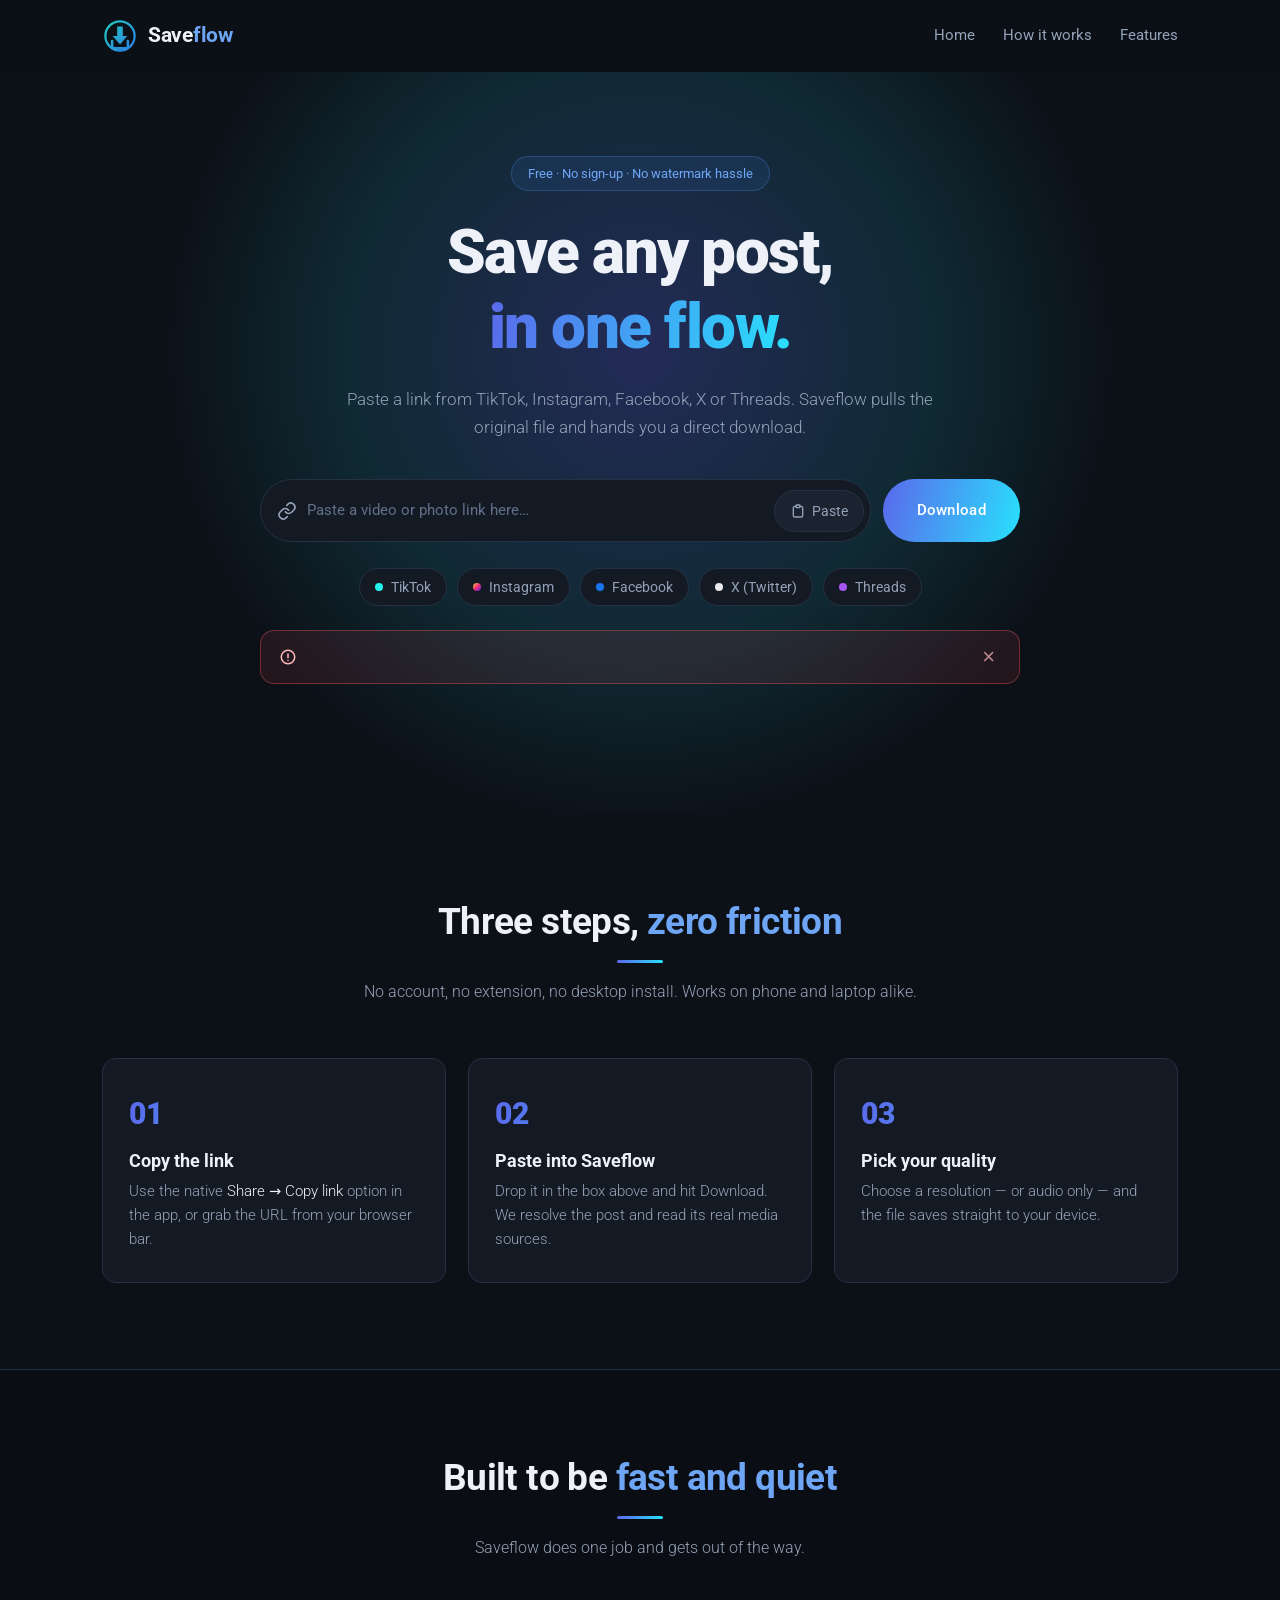
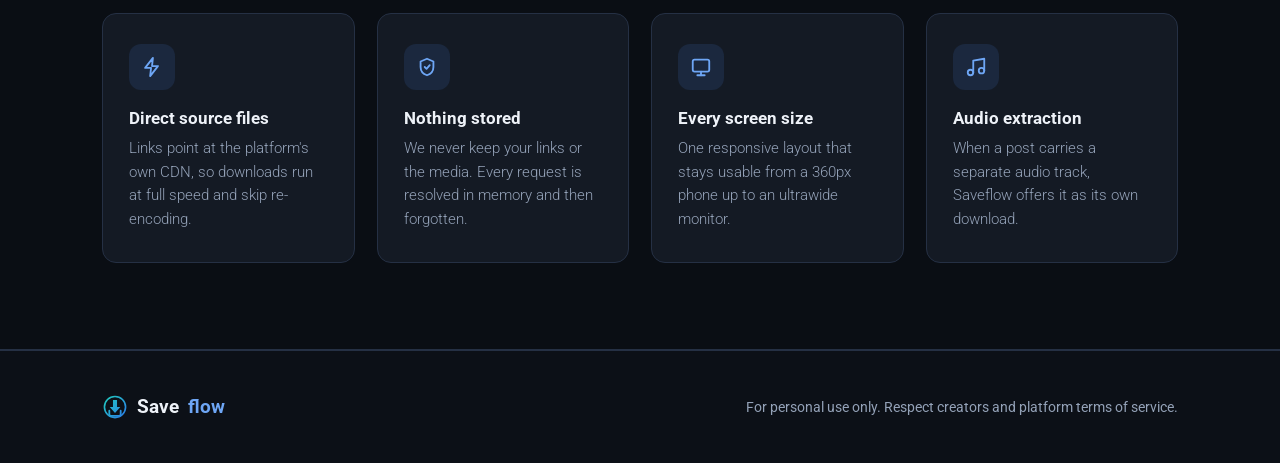
==== docs/index.html @ 72a08113 "move to docs for github" ====
<!DOCTYPE html>
<html lang="en">
<head>
  <meta charset="UTF-8" />
  <meta name="viewport" content="width=device-width, initial-scale=1.0" />
  <title>Saveflow — Download video from TikTok, Instagram, Facebook, X &amp; Threads</title>
  <meta name="description" content="Saveflow extracts direct download links for videos and photos from TikTok, Instagram, Facebook, X (Twitter) and Threads. No watermark hassle, no sign-up." />

  <!-- Roboto matches the reference design's typographic feel. -->
  <link rel="preconnect" href="https://fonts.googleapis.com" />
  <link rel="preconnect" href="https://fonts.gstatic.com" crossorigin />
  <link href="https://fonts.googleapis.com/css2?family=Roboto:wght@300;400;500;700;900&display=swap" rel="stylesheet" />

  <link rel="stylesheet" href="style.css" />
  <link rel="icon" type="image/svg+xml" href="assets/logo.svg" />
</head>
<body>

  <!-- ============ HEADER ============ -->
  <header class="site-header" id="siteHeader">
    <div class="container header-inner">
      <a class="brand" href="#top">
        <img class="brand-mark" src="assets/logo.svg" width="36" height="36" alt="" />
        <span class="brand-text">Save<em>flow</em></span>
      </a>

      <nav class="site-nav" id="siteNav">
        <a href="#top">Home</a>
        <a href="#how">How it works</a>
        <a href="#features">Features</a>
      </nav>

      <button class="nav-toggle" id="navToggle" aria-label="Toggle navigation" aria-expanded="false">
        <span></span><span></span><span></span>
      </button>
    </div>
  </header>

  <main id="top">

    <!-- ============ HERO + DOWNLOADER ============ -->
    <section class="hero">
      <div class="hero-glow" aria-hidden="true"></div>
      <div class="container hero-inner">

        <span class="pill-tag">Free · No sign-up · No watermark hassle</span>

        <h1 class="hero-title">
          Save any post,<br />
          <em>in one flow.</em>
        </h1>

        <p class="hero-sub">
          Paste a link from TikTok, Instagram, Facebook, X or Threads.
          Saveflow pulls the original file and hands you a direct download.
        </p>

        <!-- Downloader form -->
        <form class="downloader" id="downloadForm" autocomplete="off">
          <div class="input-shell">
            <span class="input-icon" aria-hidden="true">
              <svg viewBox="0 0 24 24" width="20" height="20" fill="none" stroke="currentColor" stroke-width="2" stroke-linecap="round">
                <path d="M10 13a5 5 0 0 0 7.5.5l3-3a5 5 0 0 0-7-7l-1.7 1.7" />
                <path d="M14 11a5 5 0 0 0-7.5-.5l-3 3a5 5 0 0 0 7 7l1.7-1.7" />
              </svg>
            </span>

            <input
              type="text"
              id="urlInput"
              name="url"
              placeholder="Paste a video or photo link here…"
              aria-label="Media URL"
              spellcheck="false"
            />

            <button type="button" class="paste-btn" id="pasteBtn" title="Paste from clipboard">
              <svg viewBox="0 0 24 24" width="16" height="16" fill="none" stroke="currentColor" stroke-width="2" stroke-linecap="round" stroke-linejoin="round">
                <rect x="9" y="3" width="6" height="4" rx="1" />
                <path d="M9 5H7a2 2 0 0 0-2 2v12a2 2 0 0 0 2 2h10a2 2 0 0 0 2-2V7a2 2 0 0 0-2-2h-2" />
              </svg>
              <span>Paste</span>
            </button>
          </div>

          <button type="submit" class="btn-gradient" id="submitBtn">
            <span class="btn-label">Download</span>
          </button>
        </form>

        <!-- Supported platform badges -->
        <ul class="platforms" aria-label="Supported platforms">
          <li><span class="dot dot-tiktok"></span>TikTok</li>
          <li><span class="dot dot-instagram"></span>Instagram</li>
          <li><span class="dot dot-facebook"></span>Facebook</li>
          <li><span class="dot dot-x"></span>X (Twitter)</li>
          <li><span class="dot dot-threads"></span>Threads</li>
        </ul>

        <!-- Error banner (populated by script.js) -->
        <div class="alert" id="errorAlert" role="alert" hidden>
          <svg viewBox="0 0 24 24" width="18" height="18" fill="none" stroke="currentColor" stroke-width="2" stroke-linecap="round">
            <circle cx="12" cy="12" r="9" /><path d="M12 8v5" /><path d="M12 16.5v.01" />
          </svg>
          <p id="errorText"></p>
          <button type="button" class="alert-close" id="errorClose" aria-label="Dismiss">&times;</button>
        </div>

        <!-- Loading skeleton -->
        <div class="skeleton" id="loadingState" hidden aria-live="polite">
          <div class="spinner" aria-hidden="true"></div>
          <div class="skeleton-body">
            <div class="skeleton-thumb shimmer"></div>
            <div class="skeleton-lines">
              <div class="shimmer line w70"></div>
              <div class="shimmer line w40"></div>
              <div class="shimmer line w55"></div>
            </div>
          </div>
          <p class="skeleton-note">Fetching media… this can take a few seconds.</p>
        </div>

        <!-- Results (cards injected by script.js) -->
        <div class="results" id="results" hidden></div>

      </div>
    </section>

    <!-- ============ HOW IT WORKS ============ -->
    <section class="section" id="how">
      <div class="container">
        <div class="section-heading">
          <h2>Three steps, <em>zero friction</em></h2>
          <span class="heading-rule" aria-hidden="true"></span>
          <p>No account, no extension, no desktop install. Works on phone and laptop alike.</p>
        </div>

        <ol class="steps">
          <li>
            <span class="step-num">01</span>
            <h3>Copy the link</h3>
            <p>Use the native <em>Share → Copy link</em> option in the app, or grab the URL from your browser bar.</p>
          </li>
          <li>
            <span class="step-num">02</span>
            <h3>Paste into Saveflow</h3>
            <p>Drop it in the box above and hit Download. We resolve the post and read its real media sources.</p>
          </li>
          <li>
            <span class="step-num">03</span>
            <h3>Pick your quality</h3>
            <p>Choose a resolution — or audio only — and the file saves straight to your device.</p>
          </li>
        </ol>
      </div>
    </section>

    <!-- ============ FEATURES ============ -->
    <section class="section section-alt" id="features">
      <div class="container">
        <div class="section-heading">
          <h2>Built to be <em>fast and quiet</em></h2>
          <span class="heading-rule" aria-hidden="true"></span>
          <p>Saveflow does one job and gets out of the way.</p>
        </div>

        <div class="feature-grid">
          <article class="feature-card">
            <span class="feature-icon">
              <svg viewBox="0 0 24 24" width="22" height="22" fill="none" stroke="currentColor" stroke-width="2" stroke-linecap="round" stroke-linejoin="round">
                <path d="M13 2L4.5 13H11l-1 9 8.5-11H12l1-9z" />
              </svg>
            </span>
            <h3>Direct source files</h3>
            <p>Links point at the platform's own CDN, so downloads run at full speed and skip re-encoding.</p>
          </article>

          <article class="feature-card">
            <span class="feature-icon">
              <svg viewBox="0 0 24 24" width="22" height="22" fill="none" stroke="currentColor" stroke-width="2" stroke-linecap="round" stroke-linejoin="round">
                <path d="M12 3l7 3v6c0 4.5-3 7.7-7 9-4-1.3-7-4.5-7-9V6l7-3z" />
                <path d="M9.5 12l2 2 3.5-4" />
              </svg>
            </span>
            <h3>Nothing stored</h3>
            <p>We never keep your links or the media. Every request is resolved in memory and then forgotten.</p>
          </article>

          <article class="feature-card">
            <span class="feature-icon">
              <svg viewBox="0 0 24 24" width="22" height="22" fill="none" stroke="currentColor" stroke-width="2" stroke-linecap="round" stroke-linejoin="round">
                <rect x="3" y="4" width="18" height="13" rx="2" />
                <path d="M8 21h8" /><path d="M12 17v4" />
              </svg>
            </span>
            <h3>Every screen size</h3>
            <p>One responsive layout that stays usable from a 360px phone up to an ultrawide monitor.</p>
          </article>

          <article class="feature-card">
            <span class="feature-icon">
              <svg viewBox="0 0 24 24" width="22" height="22" fill="none" stroke="currentColor" stroke-width="2" stroke-linecap="round" stroke-linejoin="round">
                <path d="M9 18V5l12-2v13" />
                <circle cx="6" cy="18" r="3" /><circle cx="18" cy="16" r="3" />
              </svg>
            </span>
            <h3>Audio extraction</h3>
            <p>When a post carries a separate audio track, Saveflow offers it as its own download.</p>
          </article>
        </div>
      </div>
    </section>

  </main>

  <!-- ============ FOOTER ============ -->
  <footer class="site-footer">
    <div class="container footer-inner">
      <p class="footer-brand">
        <img src="assets/logo.svg" width="26" height="26" alt="" />
        Save<em>flow</em>
      </p>
      <p class="footer-note">
        For personal use only. Respect creators and platform terms of service.
      </p>
    </div>
  </footer>

  <script src="script.js"></script>
</body>
</html>
---- docs/style.css ----
/* =========================================================================
   Saveflow — stylesheet
   -------------------------------------------------------------------------
   Visual direction adapted from the "Chain App Dev" reference: the same
   blue→cyan gradient accent, Roboto type and pill-shaped buttons, rebuilt
   from scratch on a dark surface for Saveflow.
   ========================================================================= */

:root {
  /* Accent — the blue/cyan gradient that carries the brand */
  --accent: #4b8ef1;
  --accent-soft: #6ea6f5;
  --grad: linear-gradient(105deg, #5b68eb 0%, #28e1fd 100%);

  /* Dark surfaces, from page background upward */
  --bg: #0c1017;
  --surface: #141a24;
  --surface-2: #1b2331;
  --border: #253044;

  /* Text */
  --text: #eef2f8;
  --text-muted: #94a2b8;

  --danger: #f2555a;
  --success: #2ecc9b;

  --radius: 14px;
  --radius-pill: 999px;
  --header-h: 72px;
  --shadow: 0 18px 40px rgba(0, 0, 0, 0.45);
}

*,
*::before,
*::after { box-sizing: border-box; }

html { scroll-behavior: smooth; scroll-padding-top: calc(var(--header-h) + 16px); }

body {
  margin: 0;
  background: var(--bg);
  color: var(--text);
  font-family: 'Roboto', system-ui, -apple-system, 'Segoe UI', sans-serif;
  font-weight: 400;
  line-height: 1.65;
  -webkit-font-smoothing: antialiased;
}

img { max-width: 100%; display: block; }
a { color: inherit; text-decoration: none; }
h1, h2, h3 { margin: 0; line-height: 1.2; font-weight: 700; }
p { margin: 0; }
ul, ol { margin: 0; padding: 0; list-style: none; }

.container {
  width: 100%;
  max-width: 1120px;
  margin-inline: auto;
  padding-inline: 22px;
}

/* -------------------------------------------------------------------------
   Header
   ------------------------------------------------------------------------- */
.site-header {
  position: sticky;
  top: 0;
  z-index: 50;
  height: var(--header-h);
  background: rgba(12, 16, 23, 0.72);
  backdrop-filter: blur(14px);
  border-bottom: 1px solid transparent;
  transition: border-color .3s, background .3s;
}
/* `.is-scrolled` is toggled from script.js once the page moves */
.site-header.is-scrolled {
  border-bottom-color: var(--border);
  background: rgba(12, 16, 23, 0.92);
}

.header-inner {
  height: 100%;
  display: flex;
  align-items: center;
  justify-content: space-between;
  gap: 16px;
}

.brand { display: inline-flex; align-items: center; gap: 10px; }

/* The mark is a self-contained gradient SVG — no plate or tint behind it */
.brand-mark { width: 36px; height: 36px; flex-shrink: 0; }

.brand-text { font-size: 21px; font-weight: 700; letter-spacing: -0.3px; }
/* The reference highlights part of a heading with <em>; reused as brand accent */
.brand-text em,
.footer-brand em { font-style: normal; color: var(--accent-soft); }

.site-nav { display: flex; gap: 28px; }
.site-nav a {
  position: relative;
  font-size: 15px;
  color: var(--text-muted);
  transition: color .25s;
}
.site-nav a:hover { color: var(--text); }
.site-nav a::after {
  content: '';
  position: absolute;
  left: 0; bottom: -6px;
  width: 0; height: 2px;
  border-radius: 2px;
  background: var(--grad);
  transition: width .25s;
}
.site-nav a:hover::after { width: 100%; }

.nav-toggle {
  display: none;
  flex-direction: column;
  justify-content: center;
  gap: 5px;
  width: 40px; height: 40px;
  padding: 0 9px;
  background: var(--surface-2);
  border: 1px solid var(--border);
  border-radius: 10px;
  cursor: pointer;
}
.nav-toggle span {
  height: 2px;
  border-radius: 2px;
  background: var(--text);
  transition: transform .25s, opacity .25s;
}
.nav-toggle[aria-expanded="true"] span:nth-child(1) { transform: translateY(7px) rotate(45deg); }
.nav-toggle[aria-expanded="true"] span:nth-child(2) { opacity: 0; }
.nav-toggle[aria-expanded="true"] span:nth-child(3) { transform: translateY(-7px) rotate(-45deg); }

/* -------------------------------------------------------------------------
   Hero
   ------------------------------------------------------------------------- */
.hero {
  position: relative;
  padding: 84px 0 96px;
  overflow: hidden;
  text-align: center;
}

/* Soft radial wash behind the hero — the dark-mode stand-in for the
   reference template's photographic banner background. */
.hero-glow {
  position: absolute;
  top: -220px; left: 50%;
  width: min(1000px, 130vw);
  aspect-ratio: 1;
  transform: translateX(-50%);
  background: radial-gradient(circle,
              rgba(91, 104, 235, 0.30) 0%,
              rgba(40, 225, 253, 0.12) 42%,
              transparent 68%);
  pointer-events: none;
}

.hero-inner { position: relative; z-index: 1; }

.pill-tag {
  display: inline-block;
  padding: 6px 16px;
  margin-bottom: 24px;
  font-size: 13px;
  color: var(--accent-soft);
  background: rgba(75, 142, 241, 0.10);
  border: 1px solid rgba(75, 142, 241, 0.28);
  border-radius: var(--radius-pill);
}

.hero-title {
  font-size: clamp(2.3rem, 6vw, 3.9rem);
  font-weight: 900;
  letter-spacing: -1.5px;
}
.hero-title em {
  font-style: normal;
  background: var(--grad);
  -webkit-background-clip: text;
  background-clip: text;
  color: transparent;
}

.hero-sub {
  max-width: 620px;
  margin: 20px auto 0;
  color: var(--text-muted);
  font-size: 17px;
  font-weight: 300;
}

/* -------------------------------------------------------------------------
   Downloader form
   ------------------------------------------------------------------------- */
.downloader {
  display: flex;
  gap: 12px;
  max-width: 760px;
  margin: 38px auto 0;
}

.input-shell {
  flex: 1;
  display: flex;
  align-items: center;
  gap: 10px;
  padding: 6px 6px 6px 16px;
  background: var(--surface);
  border: 1px solid var(--border);
  border-radius: var(--radius-pill);
  transition: border-color .25s, box-shadow .25s;
}
.input-shell:focus-within {
  border-color: var(--accent);
  box-shadow: 0 0 0 4px rgba(75, 142, 241, 0.14);
}

.input-icon { display: flex; color: var(--text-muted); flex-shrink: 0; }

#urlInput {
  flex: 1;
  min-width: 0;
  padding: 12px 0;
  background: none;
  border: 0;
  outline: none;
  color: var(--text);
  font: inherit;
  font-size: 15px;
}
#urlInput::placeholder { color: #61708a; }

.paste-btn {
  display: inline-flex;
  align-items: center;
  gap: 6px;
  flex-shrink: 0;
  padding: 9px 15px;
  background: var(--surface-2);
  border: 1px solid var(--border);
  border-radius: var(--radius-pill);
  color: var(--text-muted);
  font: inherit;
  font-size: 13.5px;
  cursor: pointer;
  transition: color .25s, border-color .25s, background .25s;
}
.paste-btn:hover { color: var(--text); border-color: var(--accent); }
.paste-btn.is-done { color: var(--success); border-color: var(--success); }

/* Gradient pill CTA — the reference's signature button, restyled for dark */
.btn-gradient {
  flex-shrink: 0;
  padding: 14px 34px;
  background: var(--grad);
  border: 0;
  border-radius: var(--radius-pill);
  color: #fff;
  font: inherit;
  font-size: 15px;
  font-weight: 500;
  letter-spacing: .3px;
  cursor: pointer;
  transition: transform .25s, box-shadow .25s, opacity .25s;
}
.btn-gradient:hover:not(:disabled) {
  transform: translateY(-2px);
  box-shadow: 0 12px 26px rgba(75, 142, 241, 0.35);
}
.btn-gradient:disabled { opacity: .55; cursor: not-allowed; }

/* -------------------------------------------------------------------------
   Platform badges
   ------------------------------------------------------------------------- */
.platforms {
  display: flex;
  flex-wrap: wrap;
  justify-content: center;
  gap: 10px;
  margin-top: 26px;
}
.platforms li {
  display: inline-flex;
  align-items: center;
  gap: 8px;
  padding: 7px 15px;
  background: var(--surface);
  border: 1px solid var(--border);
  border-radius: var(--radius-pill);
  color: var(--text-muted);
  font-size: 13.5px;
}
.dot { width: 8px; height: 8px; border-radius: 50%; }
.dot-tiktok    { background: #25f4ee; }
.dot-instagram { background: linear-gradient(135deg, #f9ce34, #ee2a7b, #6228d7); }
.dot-facebook  { background: #1877f2; }
.dot-x         { background: #e7e9ea; }
.dot-threads   { background: #a855f7; }

/* -------------------------------------------------------------------------
   Error alert
   ------------------------------------------------------------------------- */
.alert {
  display: flex;
  align-items: flex-start;
  gap: 12px;
  max-width: 760px;
  margin: 24px auto 0;
  padding: 14px 18px;
  text-align: left;
  background: rgba(242, 85, 90, 0.10);
  border: 1px solid rgba(242, 85, 90, 0.38);
  border-radius: var(--radius);
  color: #ffb9bb;
  animation: rise .3s ease both;
}
.alert svg { flex-shrink: 0; margin-top: 3px; }
.alert p { flex: 1; font-size: 14.5px; }
.alert-close {
  flex-shrink: 0;
  background: none;
  border: 0;
  color: inherit;
  font-size: 22px;
  line-height: 1;
  cursor: pointer;
  opacity: .7;
}
.alert-close:hover { opacity: 1; }

/* -------------------------------------------------------------------------
   Loading state
   ------------------------------------------------------------------------- */
.skeleton {
  max-width: 760px;
  margin: 32px auto 0;
  padding: 22px;
  background: var(--surface);
  border: 1px solid var(--border);
  border-radius: var(--radius);
  animation: rise .3s ease both;
}

.spinner {
  width: 34px; height: 34px;
  margin: 0 auto 20px;
  border: 3px solid var(--border);
  border-top-color: var(--accent);
  border-right-color: #28e1fd;
  border-radius: 50%;
  animation: spin .8s linear infinite;
}

.skeleton-body { display: flex; gap: 18px; text-align: left; }
.skeleton-thumb {
  flex-shrink: 0;
  width: 150px;
  aspect-ratio: 16 / 10;
  border-radius: 10px;
}
.skeleton-lines { flex: 1; display: flex; flex-direction: column; gap: 12px; padding-top: 4px; }
.line { height: 13px; border-radius: 6px; }
.w70 { width: 70%; } .w55 { width: 55%; } .w40 { width: 40%; }

.shimmer {
  background: linear-gradient(90deg, var(--surface-2) 25%, #26314400 37%, var(--surface-2) 63%);
  background-color: var(--surface-2);
  background-size: 400% 100%;
  animation: shimmer 1.4s ease infinite;
}

.skeleton-note {
  margin-top: 18px;
  color: var(--text-muted);
  font-size: 13.5px;
}

/* -------------------------------------------------------------------------
   Results
   ------------------------------------------------------------------------- */
.results {
  display: flex;
  flex-direction: column;
  gap: 16px;
  max-width: 860px;
  margin: 34px auto 0;
  text-align: left;
}

.result-card {
  display: flex;
  gap: 20px;
  padding: 20px;
  background: var(--surface);
  border: 1px solid var(--border);
  border-radius: var(--radius);
  box-shadow: var(--shadow);
  animation: rise .35s ease both;
}

.result-thumb {
  position: relative;
  flex-shrink: 0;
  width: 190px;
  border-radius: 10px;
  overflow: hidden;
  background: var(--surface-2);
}
.result-thumb img { width: 100%; height: 100%; object-fit: cover; aspect-ratio: 16 / 10; }
.result-thumb.is-empty {
  display: grid;
  place-items: center;
  aspect-ratio: 16 / 10;
  color: var(--text-muted);
  font-size: 12px;
}

.result-duration {
  position: absolute;
  right: 8px; bottom: 8px;
  padding: 2px 8px;
  background: rgba(0, 0, 0, .75);
  border-radius: var(--radius-pill);
  font-size: 12px;
  font-variant-numeric: tabular-nums;
}

.result-body { flex: 1; min-width: 0; }

.result-meta {
  display: flex;
  flex-wrap: wrap;
  align-items: center;
  gap: 8px;
  margin-bottom: 8px;
}
.tag {
  padding: 3px 11px;
  background: rgba(75, 142, 241, .12);
  border: 1px solid rgba(75, 142, 241, .3);
  border-radius: var(--radius-pill);
  color: var(--accent-soft);
  font-size: 12px;
}
.tag-muted {
  background: var(--surface-2);
  border-color: var(--border);
  color: var(--text-muted);
}

.result-title {
  font-size: 17px;
  font-weight: 500;
  /* Captions can be long; clamp to two lines rather than blowing up the card */
  display: -webkit-box;
  -webkit-line-clamp: 2;
  -webkit-box-orient: vertical;
  overflow: hidden;
}

.result-uploader { margin-top: 4px; color: var(--text-muted); font-size: 13.5px; }

.format-list {
  display: flex;
  flex-wrap: wrap;
  gap: 9px;
  margin-top: 16px;
}

.format-btn {
  display: inline-flex;
  align-items: center;
  gap: 8px;
  padding: 9px 16px;
  background: var(--surface-2);
  border: 1px solid var(--border);
  border-radius: var(--radius-pill);
  color: var(--text);
  font-size: 13.5px;
  transition: border-color .25s, transform .25s, background .25s;
}
.format-btn:hover {
  border-color: var(--accent);
  background: rgba(75, 142, 241, .12);
  transform: translateY(-1px);
}
.format-btn.is-primary { background: var(--grad); border-color: transparent; color: #fff; }
.format-btn small { color: inherit; opacity: .7; font-size: 12px; }

/* -------------------------------------------------------------------------
   Generic sections
   ------------------------------------------------------------------------- */
.section { padding: 86px 0; }
.section-alt { background: #0a0e14; border-block: 1px solid var(--border); }

.section-heading { max-width: 620px; margin: 0 auto 52px; text-align: center; }
.section-heading h2 { font-size: clamp(1.7rem, 3.6vw, 2.3rem); letter-spacing: -.6px; }
/* Reference pattern: an <em> inside the heading carries the accent colour */
.section-heading h2 em { font-style: normal; color: var(--accent-soft); }
.heading-rule {
  display: block;
  width: 46px; height: 3px;
  margin: 16px auto 0;
  border-radius: 3px;
  background: var(--grad);
}
.section-heading p { margin-top: 16px; color: var(--text-muted); font-weight: 300; }

/* Steps */
.steps {
  display: grid;
  grid-template-columns: repeat(auto-fit, minmax(260px, 1fr));
  gap: 22px;
}
.steps li {
  position: relative;
  padding: 30px 26px;
  background: var(--surface);
  border: 1px solid var(--border);
  border-radius: var(--radius);
}
.step-num {
  display: block;
  margin-bottom: 12px;
  background: var(--grad);
  -webkit-background-clip: text;
  background-clip: text;
  color: transparent;
  font-size: 30px;
  font-weight: 900;
}
.steps h3 { font-size: 18px; }
.steps p { margin-top: 8px; color: var(--text-muted); font-size: 14.5px; font-weight: 300; }
.steps em { font-style: normal; color: var(--text); }

/* Feature cards */
.feature-grid {
  display: grid;
  grid-template-columns: repeat(auto-fit, minmax(240px, 1fr));
  gap: 22px;
}
.feature-card {
  padding: 30px 26px;
  background: var(--surface);
  border: 1px solid var(--border);
  border-radius: var(--radius);
  transition: transform .3s, border-color .3s;
}
.feature-card:hover { transform: translateY(-5px); border-color: var(--accent); }
.feature-icon {
  display: grid;
  place-items: center;
  width: 46px; height: 46px;
  margin-bottom: 18px;
  border-radius: 12px;
  background: rgba(75, 142, 241, .12);
  color: var(--accent-soft);
}
.feature-card h3 { font-size: 17px; }
.feature-card p { margin-top: 8px; color: var(--text-muted); font-size: 14.5px; font-weight: 300; }

/* -------------------------------------------------------------------------
   Footer
   ------------------------------------------------------------------------- */
.site-footer { padding: 40px 0; border-top: 1px solid var(--border); }
.footer-inner {
  display: flex;
  flex-wrap: wrap;
  align-items: center;
  justify-content: space-between;
  gap: 12px;
}
.footer-brand {
  display: inline-flex;
  align-items: center;
  gap: 9px;
  font-size: 19px;
  font-weight: 700;
}
.footer-note { color: var(--text-muted); font-size: 13.5px; }

/* -------------------------------------------------------------------------
   Animations
   ------------------------------------------------------------------------- */
@keyframes spin { to { transform: rotate(360deg); } }
@keyframes shimmer { 0% { background-position: 100% 50%; } 100% { background-position: 0 50%; } }
@keyframes rise {
  from { opacity: 0; transform: translateY(12px); }
  to   { opacity: 1; transform: none; }
}

@media (prefers-reduced-motion: reduce) {
  *, *::before, *::after {
    animation-duration: .01ms !important;
    animation-iteration-count: 1 !important;
    transition-duration: .01ms !important;
    scroll-behavior: auto !important;
  }
}

/* -------------------------------------------------------------------------
   Responsive
   ------------------------------------------------------------------------- */
@media (max-width: 860px) {
  .nav-toggle { display: flex; }

  .site-nav {
    position: absolute;
    top: var(--header-h); left: 0; right: 0;
    flex-direction: column;
    gap: 0;
    padding: 0 22px;
    max-height: 0;
    overflow: hidden;
    background: rgba(12, 16, 23, .98);
    border-bottom: 1px solid transparent;
    transition: max-height .3s ease, padding .3s ease;
  }
  .site-nav.is-open {
    max-height: 320px;
    padding: 8px 22px 18px;
    border-bottom-color: var(--border);
  }
  .site-nav a { padding: 12px 0; }
  .site-nav a::after { display: none; }

  .downloader { flex-direction: column; }
  .btn-gradient { width: 100%; padding: 15px; }

  .result-card { flex-direction: column; }
  .result-thumb { width: 100%; }
}

@media (max-width: 520px) {
  .hero { padding: 56px 0 72px; }
  .section { padding: 62px 0; }
  .paste-btn span { display: none; }
  .paste-btn { padding: 10px 12px; }
  .skeleton-body { flex-direction: column; }
  .skeleton-thumb { width: 100%; }
  .format-btn { flex: 1 1 auto; justify-content: center; }
}
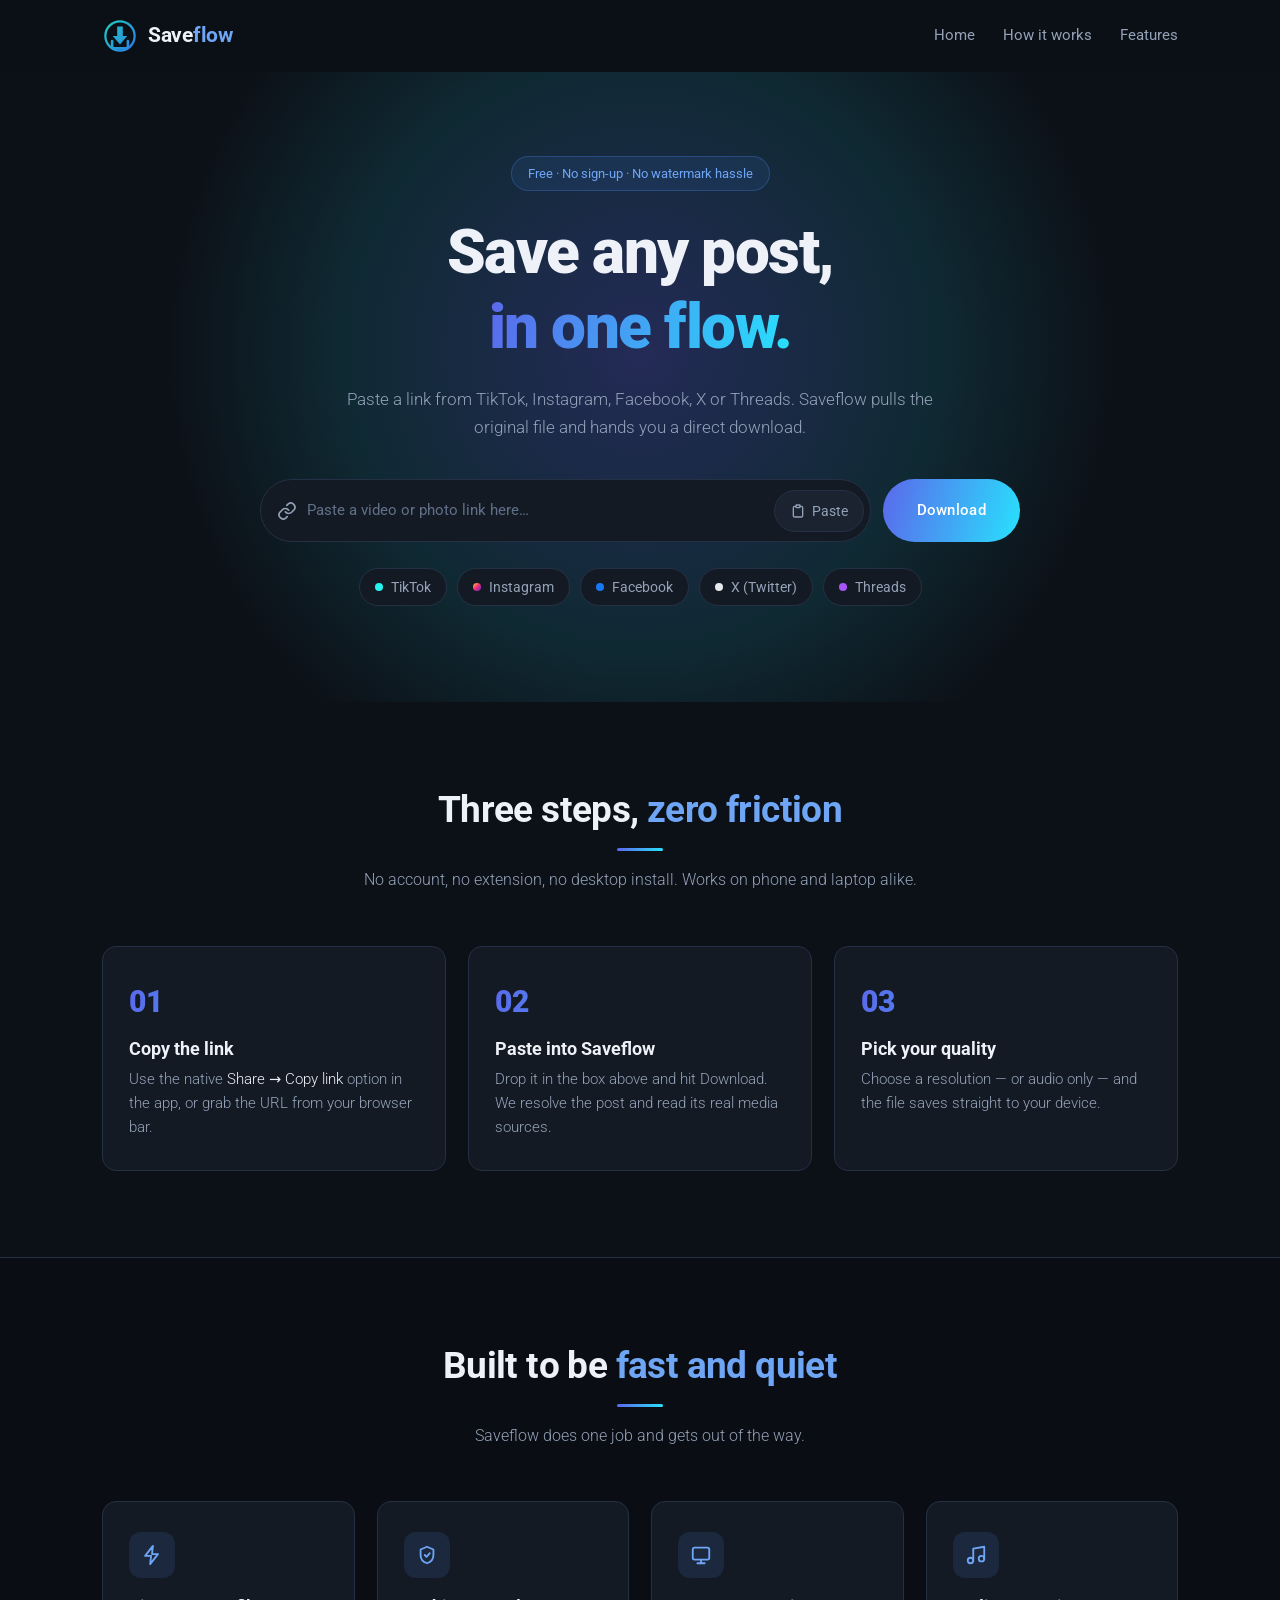
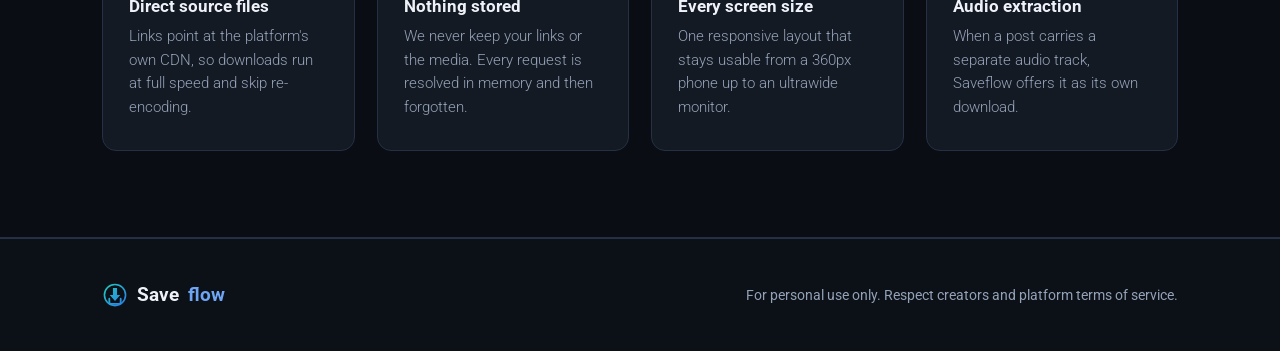
==== commit b6ec0246: "fix(ui): refresh hidden-state styles" ====
--- a/docs/index.html
+++ b/docs/index.html
@@ -11,7 +11,7 @@
   <link rel="preconnect" href="https://fonts.gstatic.com" crossorigin />
   <link href="https://fonts.googleapis.com/css2?family=Roboto:wght@300;400;500;700;900&display=swap" rel="stylesheet" />
 
-  <link rel="stylesheet" href="style.css" />
+  <link rel="stylesheet" href="style.css?v=aceimg-player" />
   <link rel="icon" type="image/svg+xml" href="assets/logo.svg" />
 </head>
 <body>
--- a/docs/style.css
+++ b/docs/style.css
@@ -34,6 +34,8 @@
 *,
 *::before,
 *::after { box-sizing: border-box; }
+
+[hidden] { display: none !important; }
 
 html { scroll-behavior: smooth; scroll-padding-top: calc(var(--header-h) + 16px); }
 
@@ -390,9 +392,119 @@
   display: flex;
   flex-direction: column;
   gap: 16px;
-  max-width: 860px;
+  max-width: 980px;
   margin: 34px auto 0;
   text-align: left;
+}
+
+.folder-panel,
+.media-results,
+.page-preview-panel {
+  display: grid;
+  gap: 16px;
+}
+
+.folder-panel {
+  padding: 20px;
+  background: var(--surface);
+  border: 1px solid var(--border);
+  border-radius: var(--radius);
+  box-shadow: var(--shadow);
+}
+
+.folder-heading {
+  display: flex;
+  align-items: center;
+  gap: 12px;
+}
+.folder-heading h3 { font-size: 18px; font-weight: 500; }
+
+.folder-grid {
+  display: grid;
+  grid-template-columns: repeat(auto-fit, minmax(170px, 1fr));
+  gap: 10px;
+}
+
+.folder-btn {
+  display: flex;
+  align-items: center;
+  gap: 10px;
+  min-width: 0;
+  padding: 13px 15px;
+  color: var(--text);
+  background: var(--surface-2);
+  border: 1px solid var(--border);
+  border-radius: 12px;
+  text-align: left;
+  cursor: pointer;
+  transition: border-color .2s, background .2s, transform .2s;
+}
+.folder-btn:hover {
+  border-color: var(--accent);
+  background: rgba(75, 142, 241, .12);
+  transform: translateY(-1px);
+}
+.folder-btn span:last-child {
+  overflow: hidden;
+  text-overflow: ellipsis;
+  white-space: nowrap;
+}
+.folder-icon { color: #ff5c87; }
+.folder-back { color: var(--accent-soft); }
+
+.media-tabs {
+  display: flex;
+  gap: 8px;
+  padding: 5px;
+  width: fit-content;
+  background: var(--surface);
+  border: 1px solid var(--border);
+  border-radius: var(--radius-pill);
+}
+.media-tab {
+  padding: 9px 17px;
+  color: var(--text-muted);
+  background: transparent;
+  border: 0;
+  border-radius: var(--radius-pill);
+  cursor: pointer;
+}
+.media-tab span { margin-left: 5px; opacity: .7; }
+.media-tab.is-active { color: #fff; background: var(--grad); }
+.media-pane { display: grid; gap: 16px; }
+.media-pane[hidden] { display: none; }
+
+.page-preview-panel {
+  padding: 20px;
+  background: var(--surface);
+  border: 1px solid var(--border);
+  border-radius: var(--radius);
+  box-shadow: var(--shadow);
+}
+.page-preview-heading,
+.page-preview-actions {
+  display: flex;
+  align-items: center;
+  gap: 12px;
+}
+.page-preview-heading { justify-content: space-between; }
+.page-preview-heading h3 { margin-top: 7px; font-size: 18px; font-weight: 500; }
+.page-preview-actions a,
+.page-rescan {
+  padding: 9px 13px;
+  color: var(--text);
+  background: var(--surface-2);
+  border: 1px solid var(--border);
+  border-radius: 10px;
+  cursor: pointer;
+}
+.page-preview-note { color: var(--text-muted); font-size: 14px; }
+.page-preview-panel iframe {
+  width: 100%;
+  min-height: 520px;
+  background: #fff;
+  border: 1px solid var(--border);
+  border-radius: 12px;
 }
 
 .result-card {
@@ -414,7 +526,8 @@
   overflow: hidden;
   background: var(--surface-2);
 }
-.result-thumb img { width: 100%; height: 100%; object-fit: cover; aspect-ratio: 16 / 10; }
+.result-thumb img,
+.result-thumb video { width: 100%; height: 100%; object-fit: cover; aspect-ratio: 16 / 10; }
 .result-thumb.is-empty {
   display: grid;
   place-items: center;
@@ -494,6 +607,7 @@
 }
 .format-btn.is-primary { background: var(--grad); border-color: transparent; color: #fff; }
 .format-btn small { color: inherit; opacity: .7; font-size: 12px; }
+.preview-only { color: var(--text-muted); font-size: 13px; }
 
 /* -------------------------------------------------------------------------
    Generic sections
@@ -637,6 +751,8 @@
 
   .result-card { flex-direction: column; }
   .result-thumb { width: 100%; }
+  .page-preview-heading { align-items: flex-start; flex-direction: column; }
+  .page-preview-panel iframe { min-height: 420px; }
 }
 
 @media (max-width: 520px) {
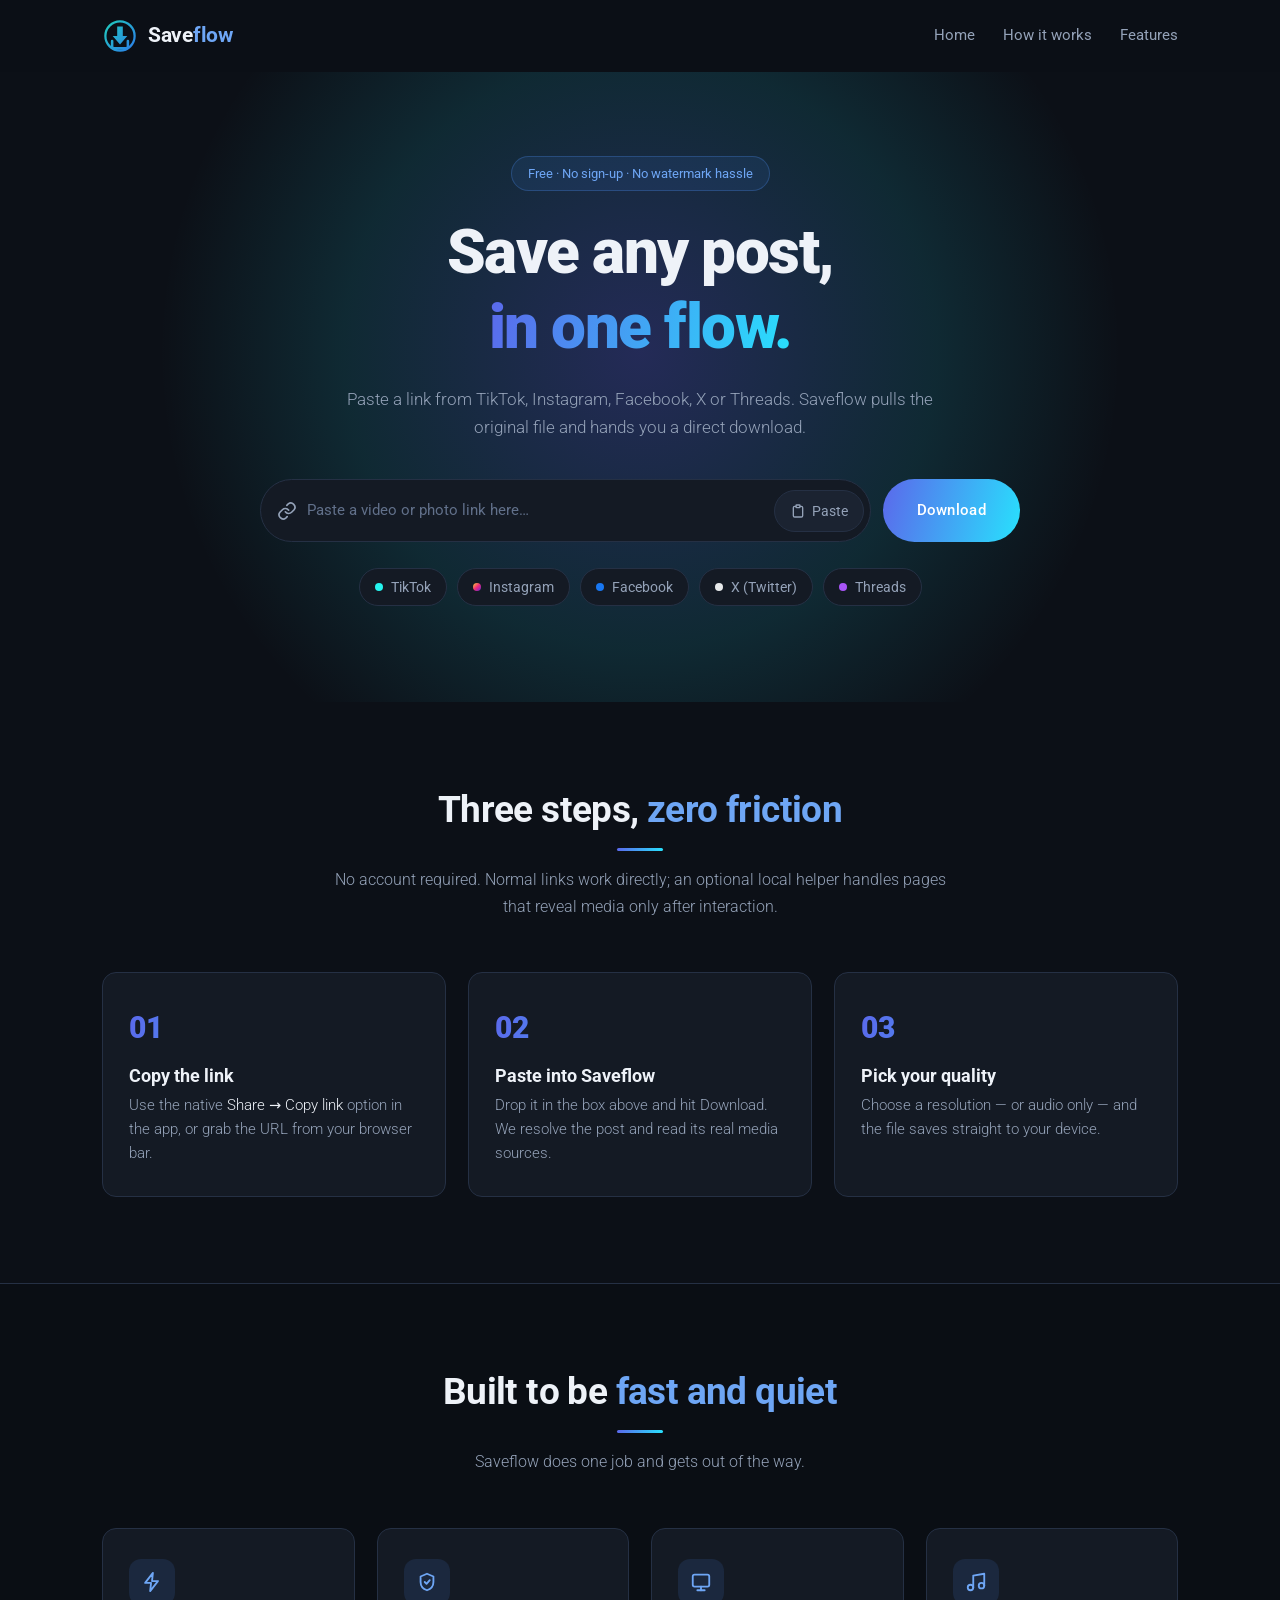
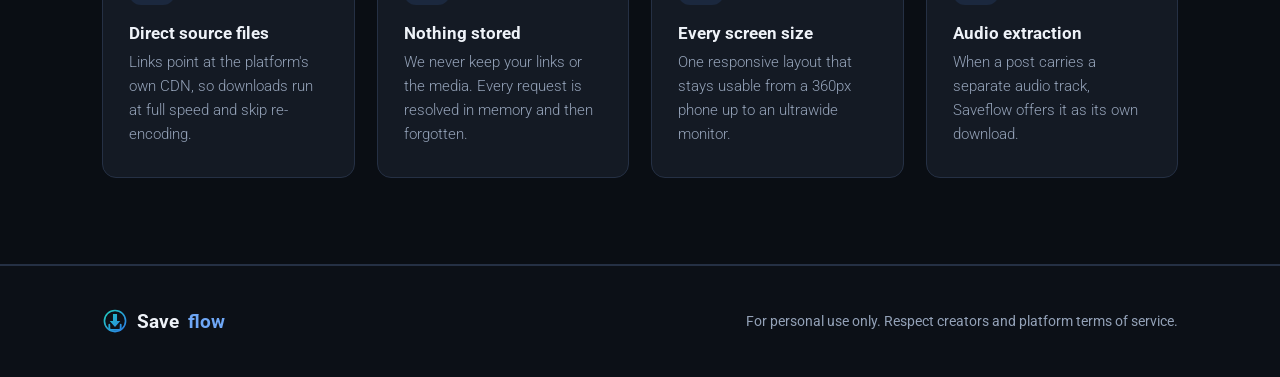
==== commit e37a44a4: "feat(helper): add interactive media detection" ====
--- a/docs/index.html
+++ b/docs/index.html
@@ -11,7 +11,7 @@
   <link rel="preconnect" href="https://fonts.gstatic.com" crossorigin />
   <link href="https://fonts.googleapis.com/css2?family=Roboto:wght@300;400;500;700;900&display=swap" rel="stylesheet" />
 
-  <link rel="stylesheet" href="style.css?v=aceimg-player" />
+  <link rel="stylesheet" href="style.css?v=browser-helper" />
   <link rel="icon" type="image/svg+xml" href="assets/logo.svg" />
 </head>
 <body>
@@ -132,7 +132,7 @@
         <div class="section-heading">
           <h2>Three steps, <em>zero friction</em></h2>
           <span class="heading-rule" aria-hidden="true"></span>
-          <p>No account, no extension, no desktop install. Works on phone and laptop alike.</p>
+          <p>No account required. Normal links work directly; an optional local helper handles pages that reveal media only after interaction.</p>
         </div>
 
         <ol class="steps">
@@ -226,6 +226,6 @@
     </div>
   </footer>
 
-  <script src="script.js"></script>
+  <script src="script.js?v=browser-helper"></script>
 </body>
 </html>
--- a/docs/style.css
+++ b/docs/style.css
@@ -399,7 +399,8 @@
 
 .folder-panel,
 .media-results,
-.page-preview-panel {
+.page-preview-panel,
+.helper-panel {
   display: grid;
   gap: 16px;
 }
@@ -490,7 +491,8 @@
 .page-preview-heading { justify-content: space-between; }
 .page-preview-heading h3 { margin-top: 7px; font-size: 18px; font-weight: 500; }
 .page-preview-actions a,
-.page-rescan {
+.page-rescan,
+.page-helper {
   padding: 9px 13px;
   color: var(--text);
   background: var(--surface-2);
@@ -498,7 +500,13 @@
   border-radius: 10px;
   cursor: pointer;
 }
+.page-helper {
+  background: var(--grad);
+  border-color: transparent;
+}
 .page-preview-note { color: var(--text-muted); font-size: 14px; }
+.helper-state { color: var(--accent-soft); }
+.helper-state a { text-decoration: underline; text-underline-offset: 3px; }
 .page-preview-panel iframe {
   width: 100%;
   min-height: 520px;
@@ -506,6 +514,20 @@
   border: 1px solid var(--border);
   border-radius: 12px;
 }
+
+.helper-panel {
+  grid-template-columns: 1fr auto;
+  align-items: center;
+  padding: 20px;
+  background: var(--surface);
+  border: 1px solid var(--border);
+  border-radius: var(--radius);
+  box-shadow: var(--shadow);
+}
+.helper-panel h3 { margin-top: 7px; font-size: 18px; }
+.helper-panel p { margin-top: 7px; color: var(--text-muted); font-size: 14px; }
+.helper-panel small { grid-column: 1 / -1; color: var(--text-muted); }
+.helper-waiting { grid-template-columns: 1fr; border-color: rgba(75, 142, 241, .5); }
 
 .result-card {
   display: flex;
@@ -598,6 +620,8 @@
   border-radius: var(--radius-pill);
   color: var(--text);
   font-size: 13.5px;
+  font-family: inherit;
+  cursor: pointer;
   transition: border-color .25s, transform .25s, background .25s;
 }
 .format-btn:hover {
@@ -752,6 +776,8 @@
   .result-card { flex-direction: column; }
   .result-thumb { width: 100%; }
   .page-preview-heading { align-items: flex-start; flex-direction: column; }
+  .page-preview-actions { flex-wrap: wrap; }
+  .helper-panel { grid-template-columns: 1fr; }
   .page-preview-panel iframe { min-height: 420px; }
 }
 
